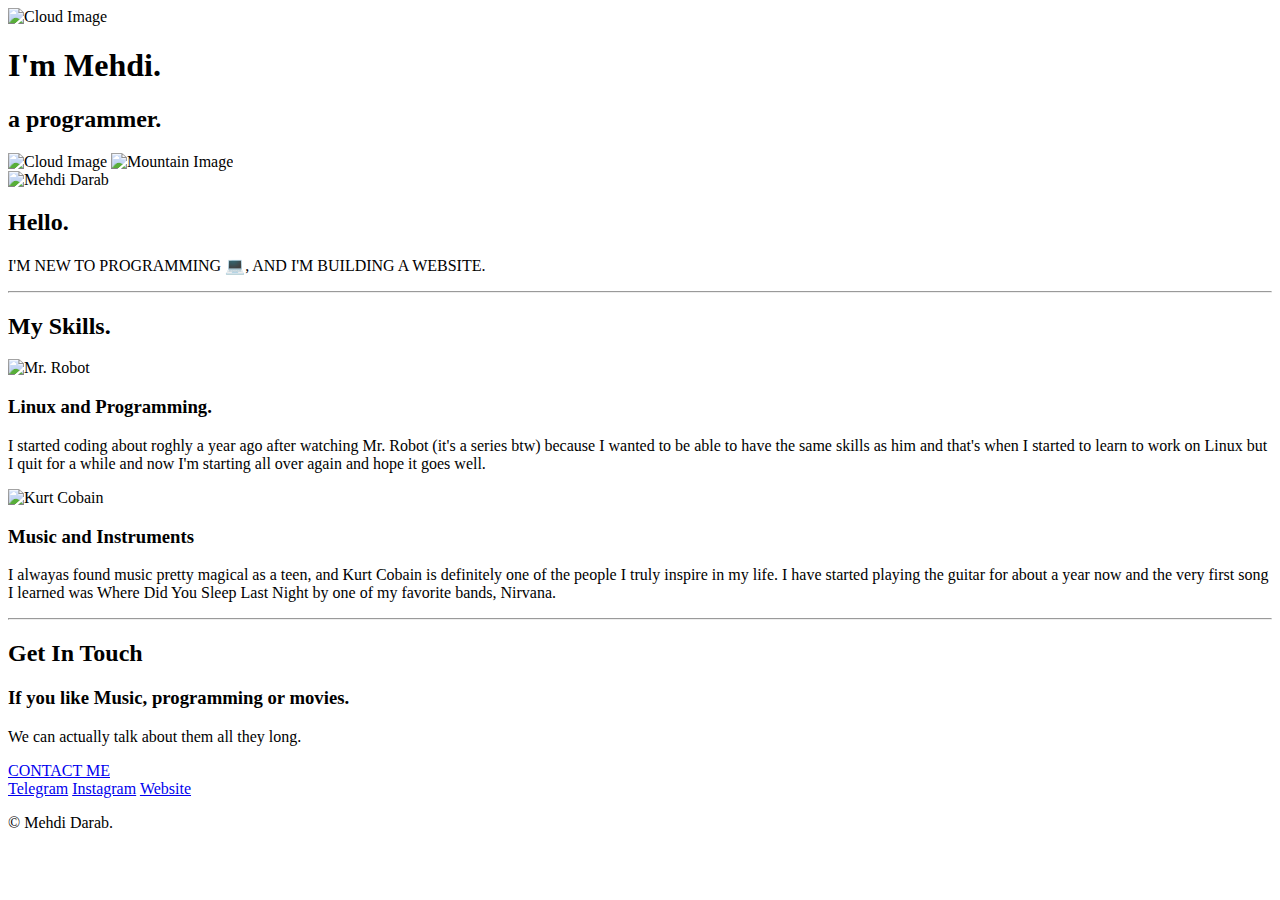
==== index.html @ 365fee44 "Add files via upload" ====
<!DOCTYPE html>
<html lang="en" dir="ltr">
  <head>
    <meta charset="utf-8">
    <title>Mehdi Darab</title>
    <link rel="stylesheet" href="css\styles.css">
    <link rel="icon" href="favicon.ico">
    <link rel="preconnect" href="https://fonts.googleapis.com">
    <link rel="preconnect" href="https://fonts.gstatic.com" crossorigin><link href="https://fonts.googleapis.com/css2?family=Merriweather&family=Montserrat&family=Sacramento&display=swap" rel="stylesheet">
  </head>
  <body>
  <div class="top-container">
    <img class="top-cloud" src="Images/cloud.png" alt="Cloud Image">
    <h1>I'm Mehdi.</h1>
    <h2>a <span class="pro">pro</span>grammer.</h2>
    <img class="bottom-cloud" src="Images/cloud.png" alt="Cloud Image">
    <img src="Images/mountain.png" alt="Mountain Image">
  </div>

    <div class="middle-container">
      <div class="profile">
        <img class="mehdi"src="Images/mehdi.png" alt="Mehdi Darab">
        <h2>Hello.</h2>
        <p class="intro">I'M NEW TO PROGRAMMING 💻, AND I'M BUILDING A WEBSITE.</p>
      </div>
      <hr>
      <div class="skills">
        <h2>My Skills.</h2>
        <div class="skill-row">
          <img class="robot" src="Images/robot.gif" alt="Mr. Robot">
          <h3>Linux and Programming.</h3>
          <p class="robot-skill-description">I started coding about roghly a year ago after watching Mr. Robot (it's a series btw) because I wanted to be able to have the same skills as him and that's when I started to learn to work on Linux but I quit for a while and now I'm starting all over again and hope it goes well.</p>

        </div>
        <div class="skill-row">
          <img class="kurt" src="Images/kurt.png" alt="Kurt Cobain">
          <h3>Music and Instruments</h3>
          <p class="kurt-skill-description">I alwayas found music pretty magical as a teen, and Kurt Cobain is definitely one of the people I truly inspire in my life. I have started playing the guitar for about a year now and the very first song I learned was Where Did You Sleep Last Night by one of my favorite bands, Nirvana.</p>
        </div>
      </div>
        <hr>
      <div class="contact-me">
        <h2>Get In Touch</h2>
        <h3 class="">If you like Music, programming or movies.</h3>
        <p class="deca">We can actually talk about them all they long.</p>
        <a class="btn" href="mailto:mhdidrb@gmail.com">CONTACT ME</a>
      </div>
    </div>


    <div class="bottom-container">
      <a class="footer-link" href="https://www.t.me/">Telegram</a>
      <a class="footer-link" href="https://Instagram.com/mhdi_darab">Instagram</a>
      <a class="footer-link" href="https:/idk.com">Website</a>
      <p class="copyright">© Mehdi Darab.</p>
    </div>

  </body>
</html>
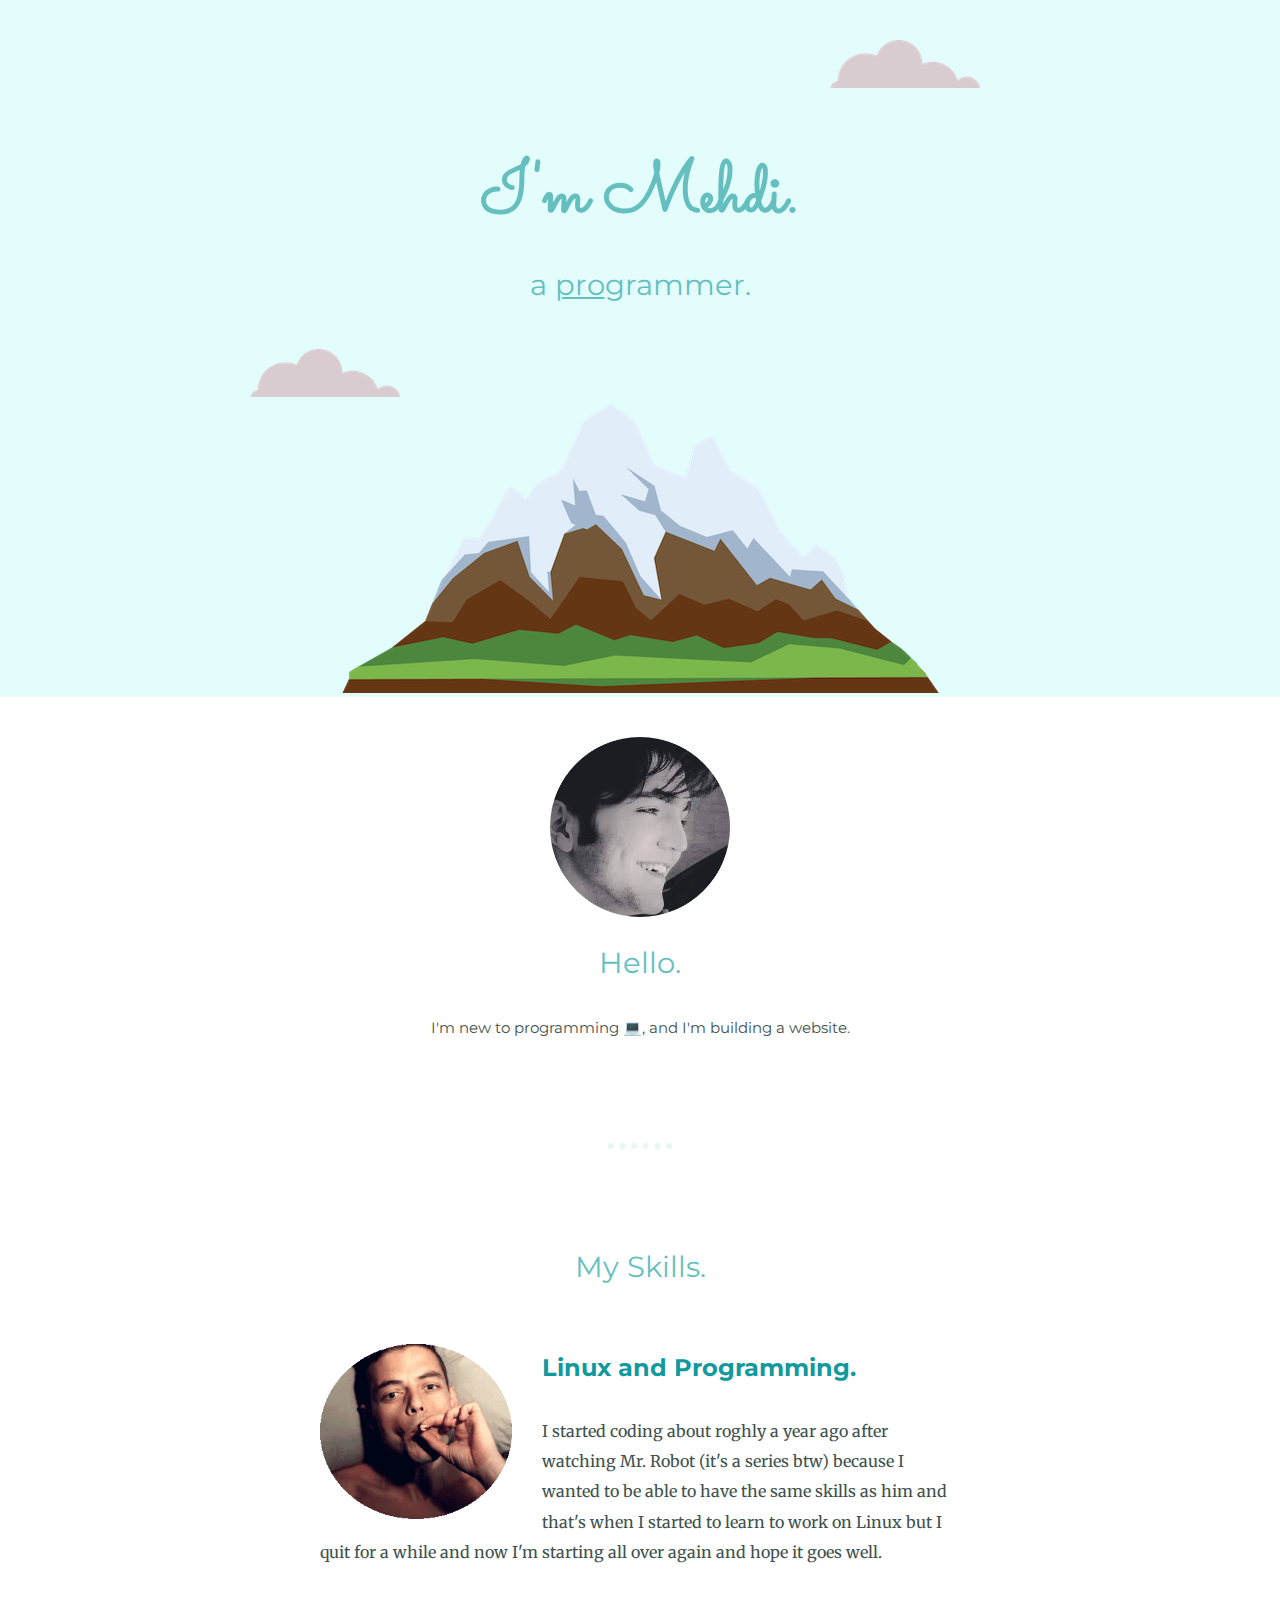
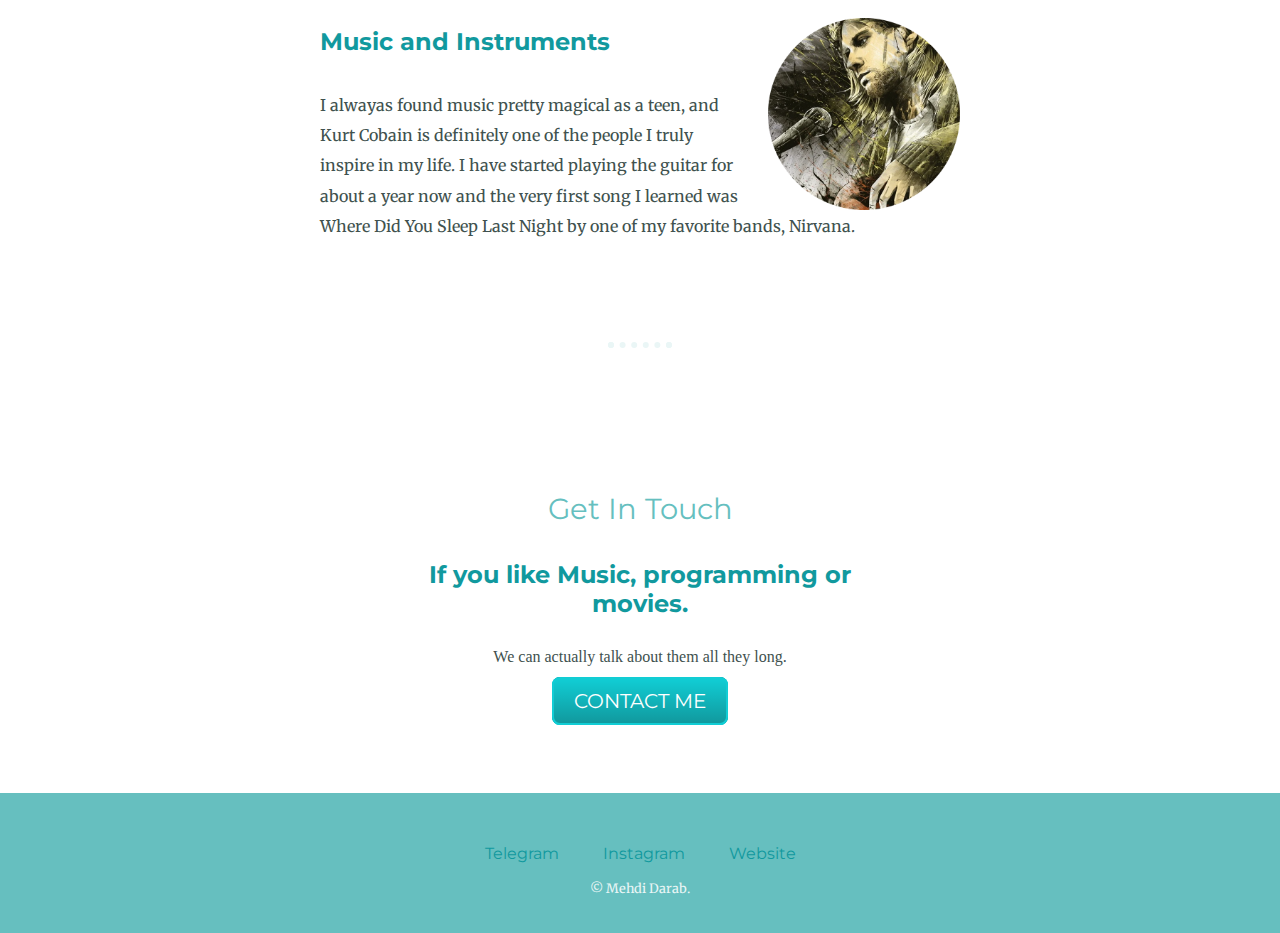
==== commit 5a721f06: "Update index.html" ====
--- a/index.html
+++ b/index.html
@@ -21,7 +21,7 @@
       <div class="profile">
         <img class="mehdi"src="Images/mehdi.png" alt="Mehdi Darab">
         <h2>Hello.</h2>
-        <p class="intro">I'M NEW TO PROGRAMMING 💻, AND I'M BUILDING A WEBSITE.</p>
+        <p class="intro">I'm new to programming 💻, and I'm building a website.</p>
       </div>
       <hr>
       <div class="skills">
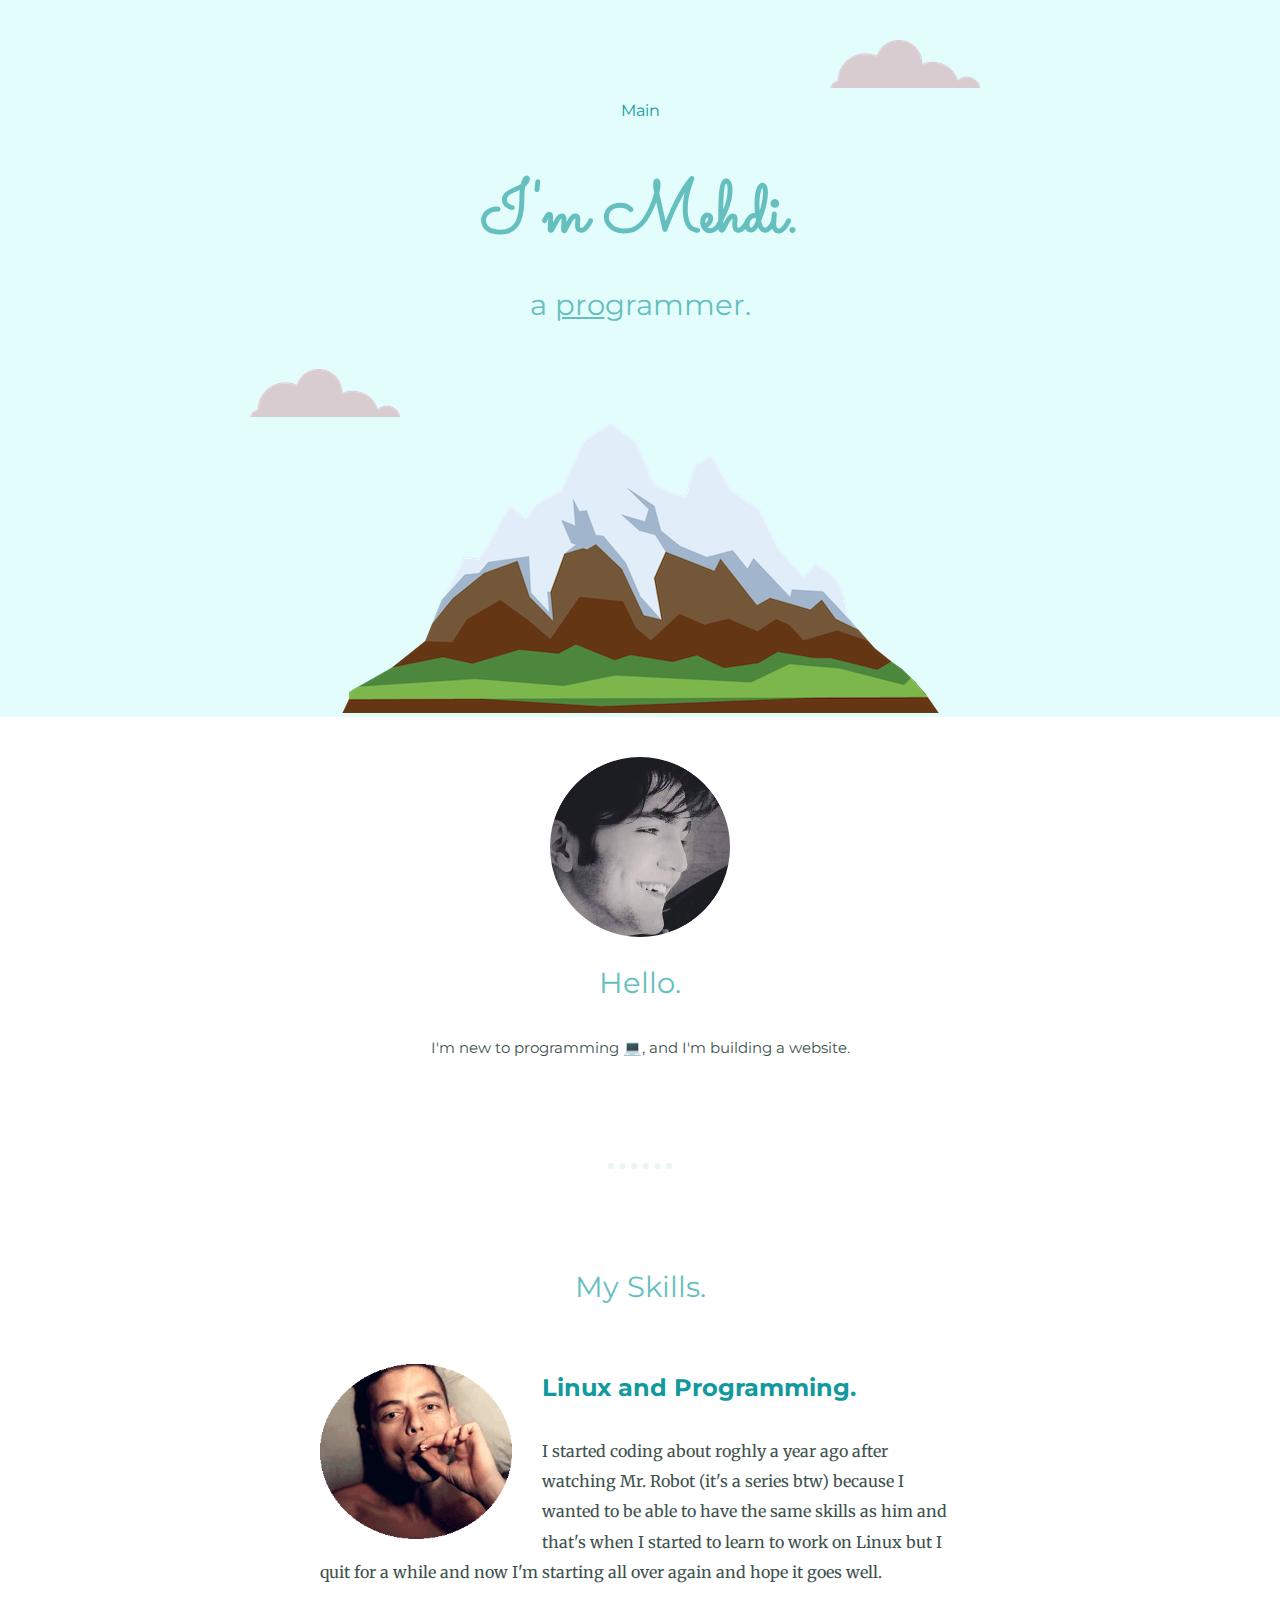
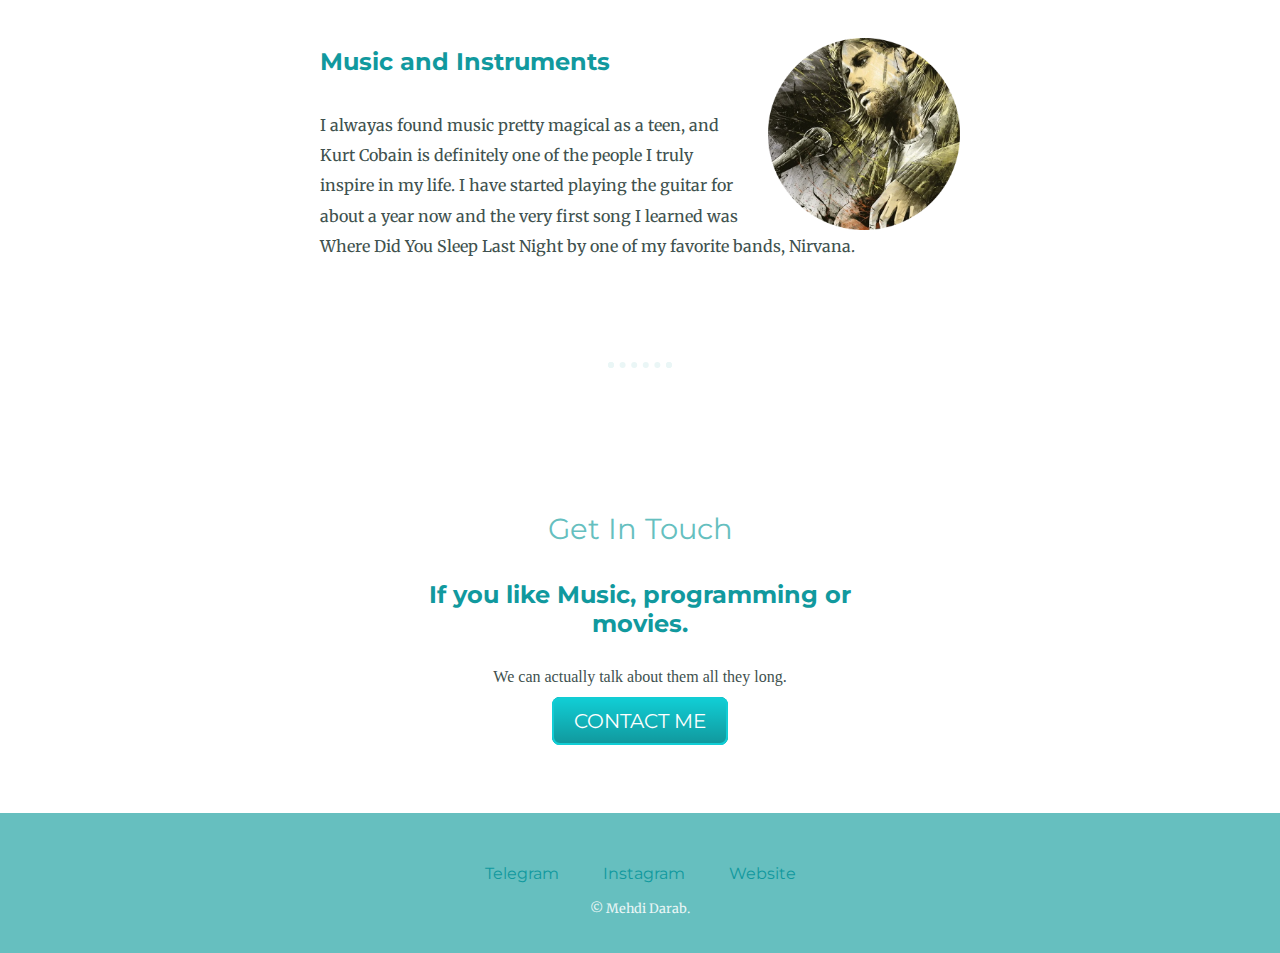
==== commit 42561dd3: "Update index.html" ====
--- a/index.html
+++ b/index.html
@@ -10,6 +10,7 @@
   </head>
   <body>
   <div class="top-container">
+    <a class="main-link" href="index.html">Main</a>
     <img class="top-cloud" src="Images/cloud.png" alt="Cloud Image">
     <h1>I'm Mehdi.</h1>
     <h2>a <span class="pro">pro</span>grammer.</h2>
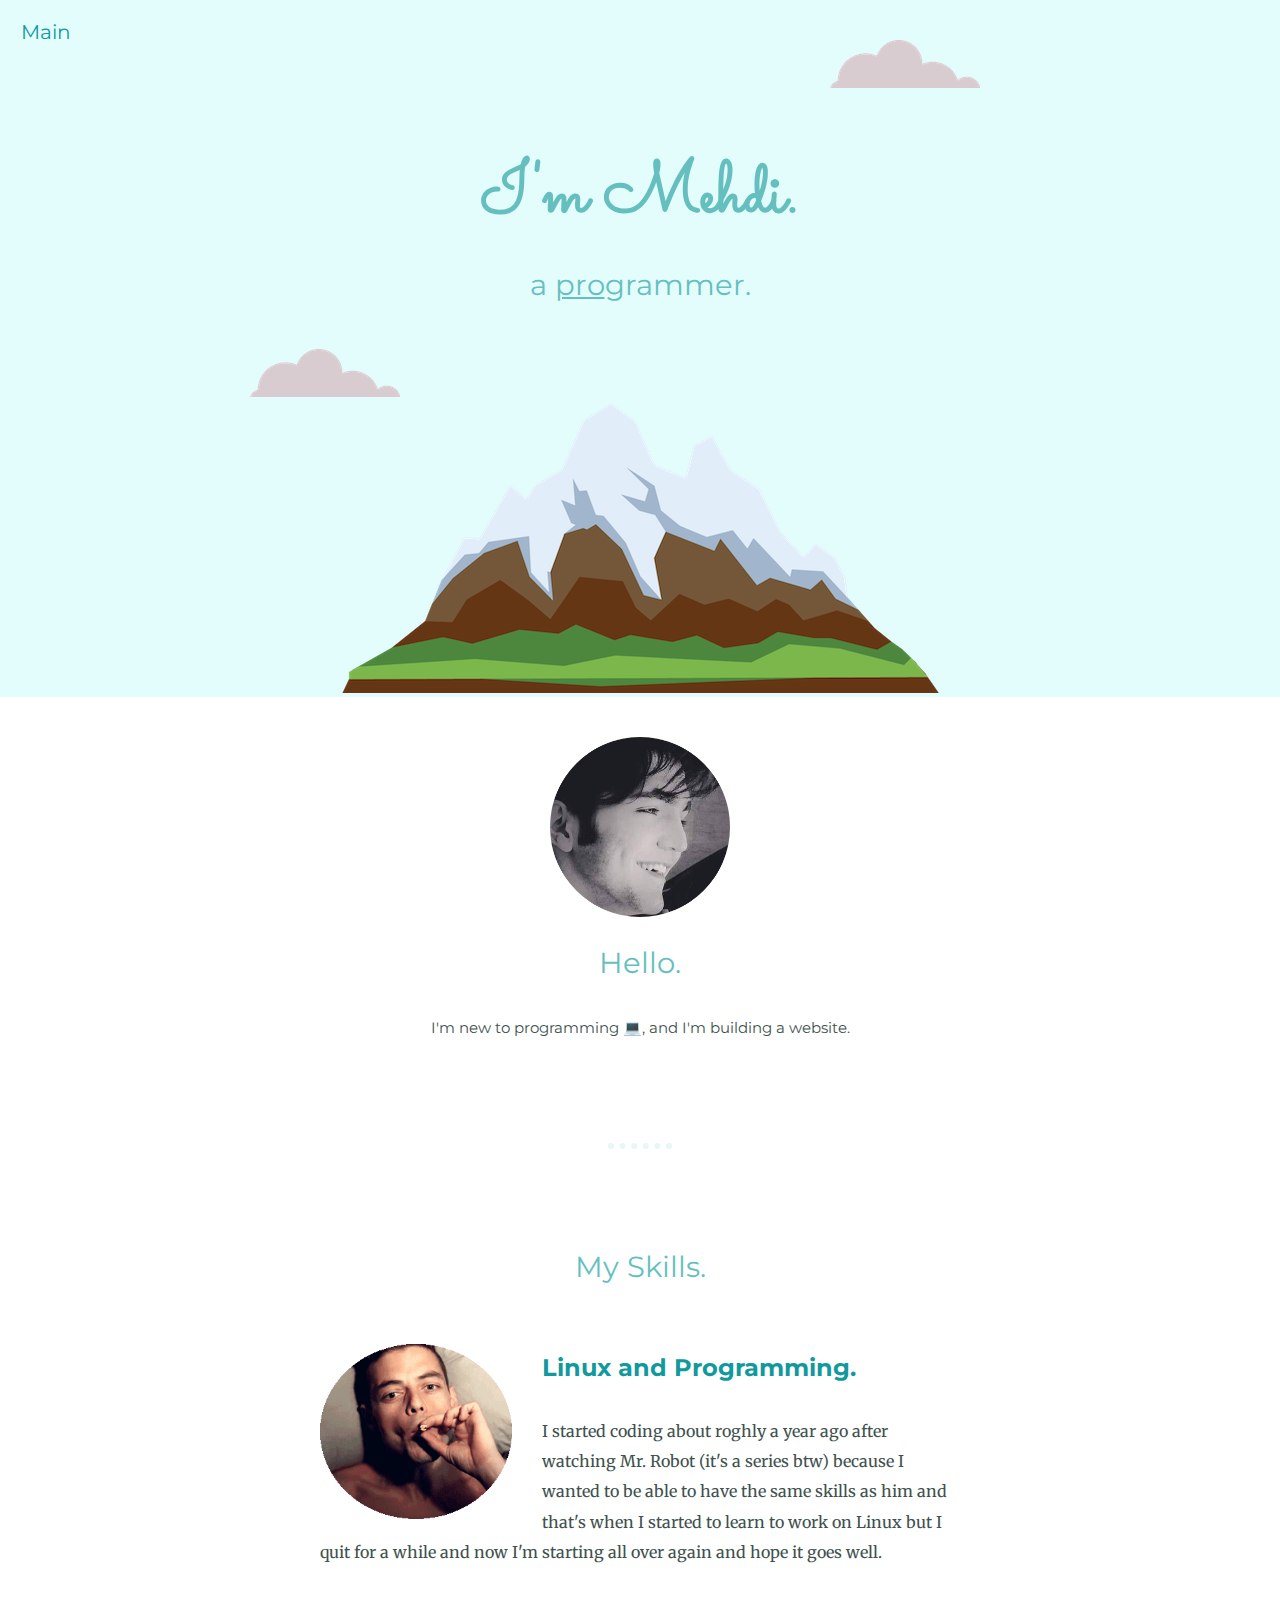
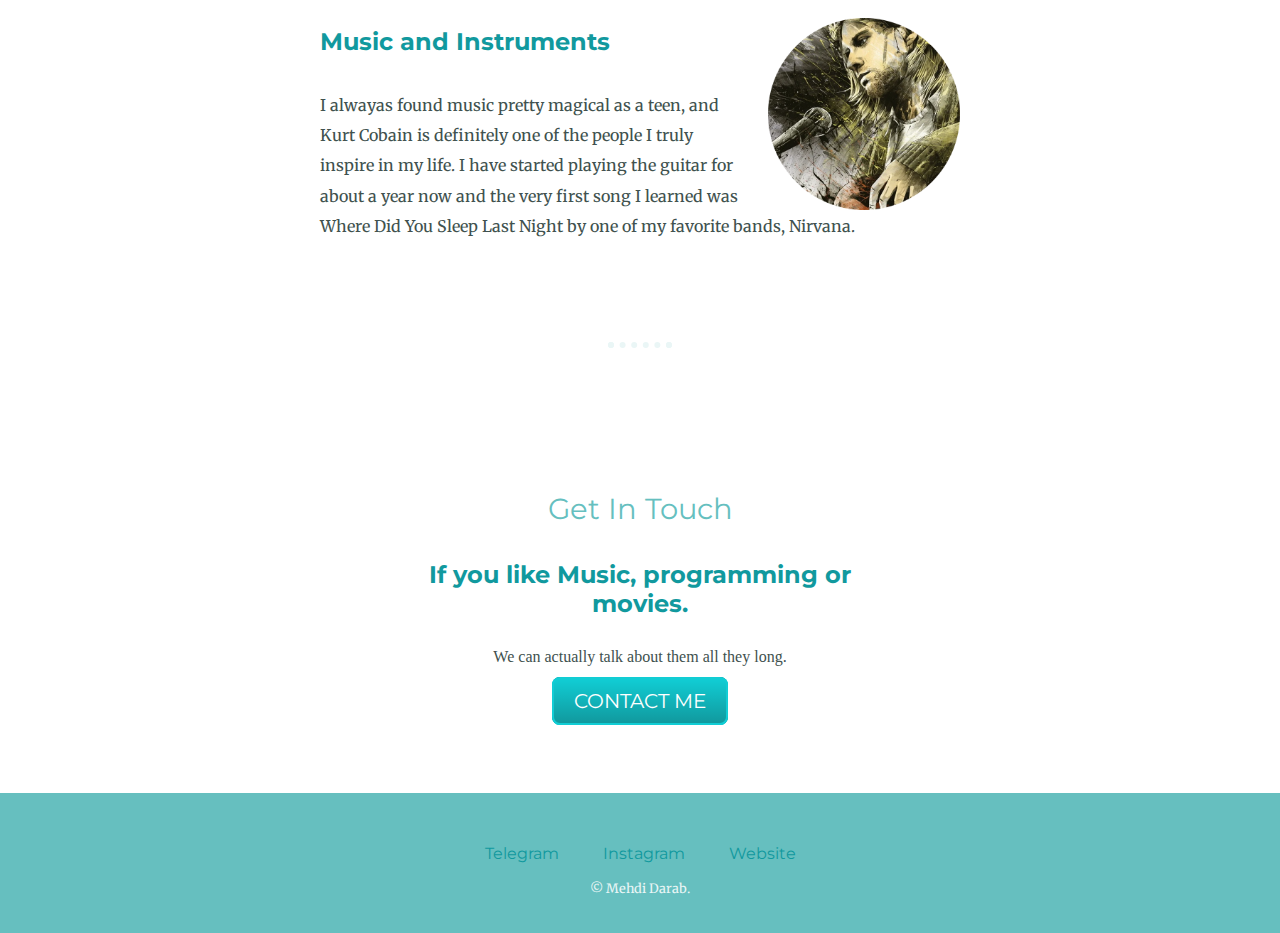
==== commit 8c01b084: "Update index.html" ====
--- a/index.html
+++ b/index.html
@@ -50,9 +50,9 @@
 
 
     <div class="bottom-container">
-      <a class="footer-link" href="https://www.t.me/">Telegram</a>
+      <a class="footer-link" href="https://www.t.me/TellerIDS">Telegram</a>
       <a class="footer-link" href="https://Instagram.com/mhdi_darab">Instagram</a>
-      <a class="footer-link" href="https:/idk.com">Website</a>
+      <a class="footer-link" href="https://vagoth.github.io/website/index.html">Website</a>
       <p class="copyright">© Mehdi Darab.</p>
     </div>
 
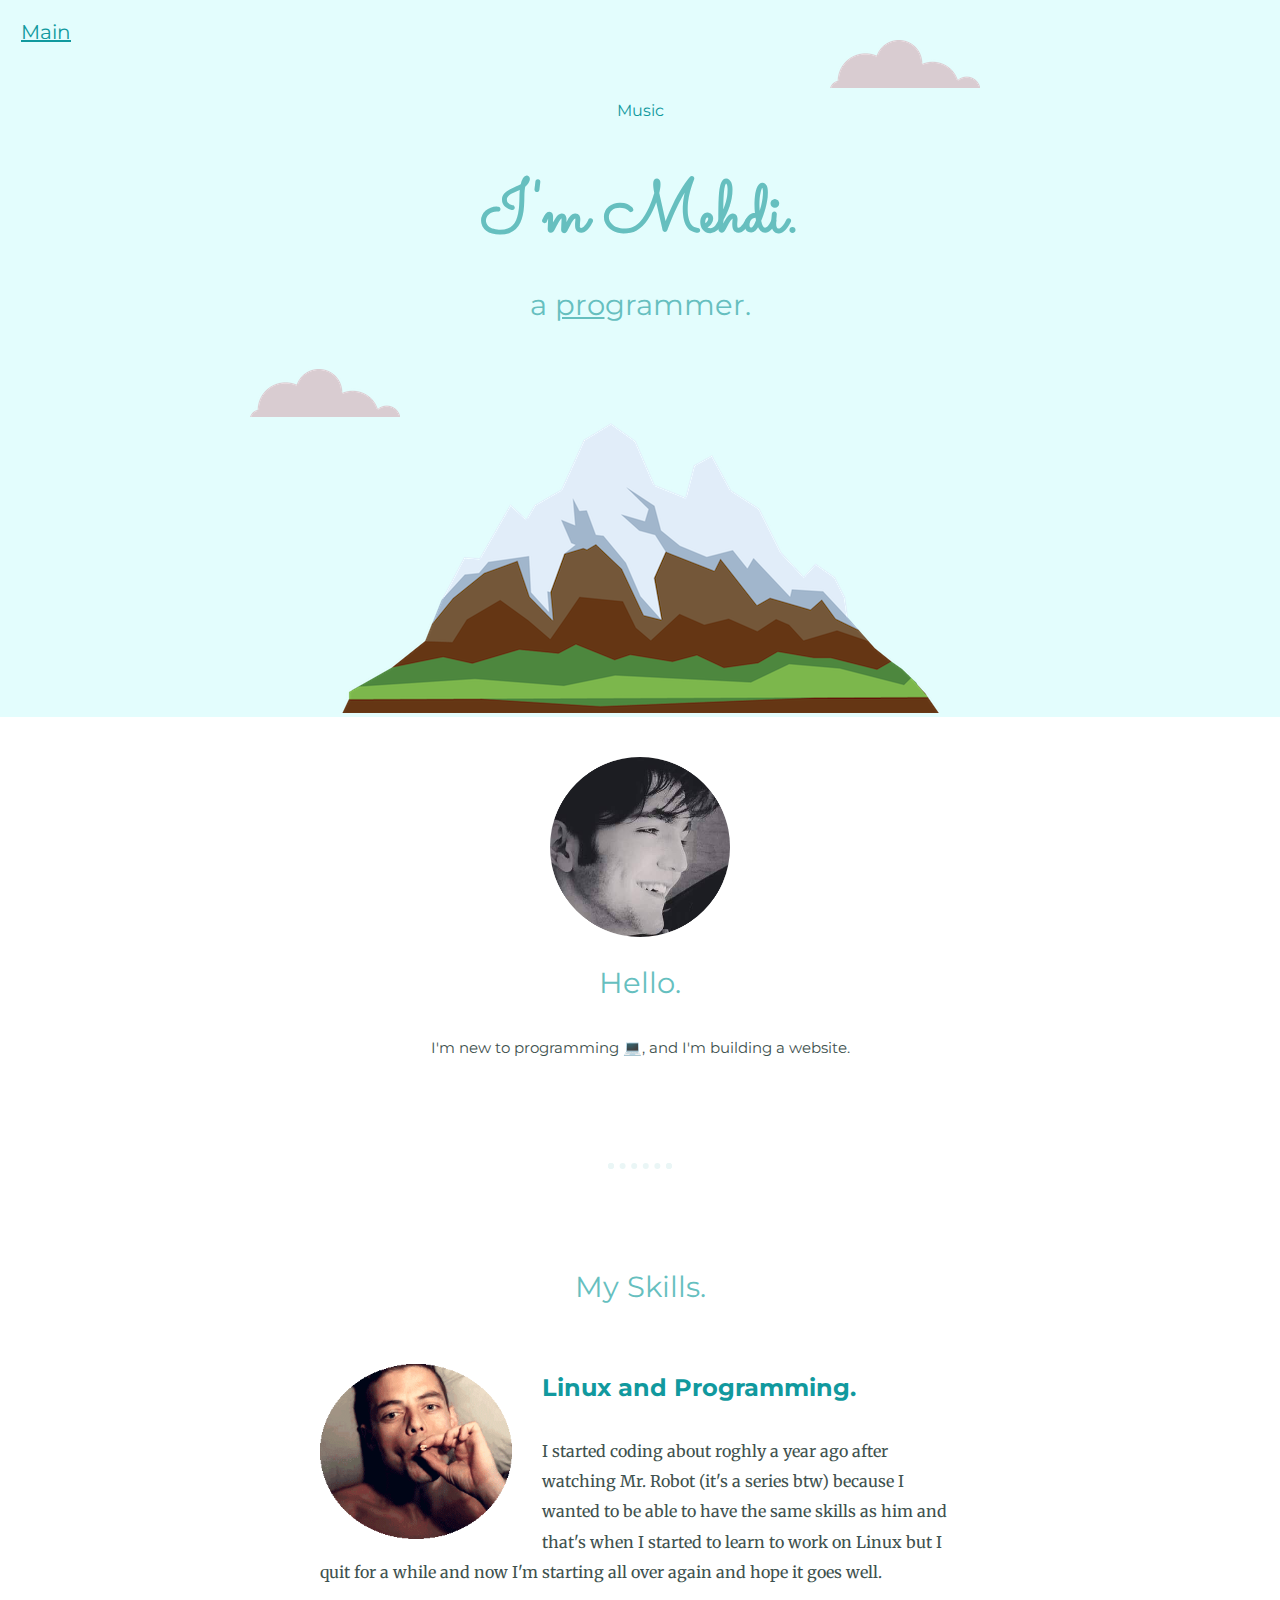
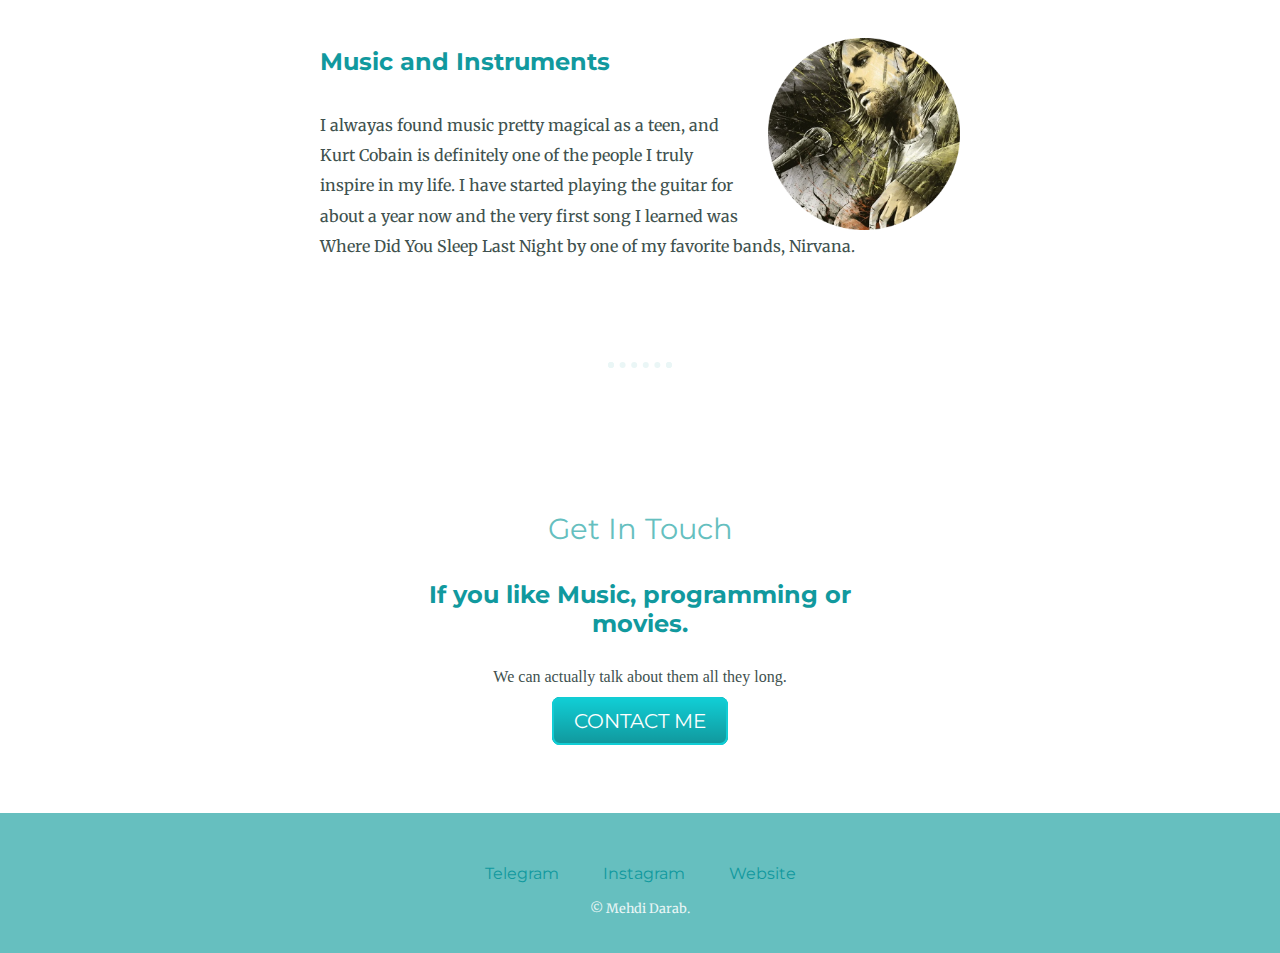
==== commit bcc9ba71: "Update index.html" ====
--- a/index.html
+++ b/index.html
@@ -11,6 +11,7 @@
   <body>
   <div class="top-container">
     <a class="main-link" href="index.html">Main</a>
+    <a class="music-link" href="music.html">Music</a>
     <img class="top-cloud" src="Images/cloud.png" alt="Cloud Image">
     <h1>I'm Mehdi.</h1>
     <h2>a <span class="pro">pro</span>grammer.</h2>
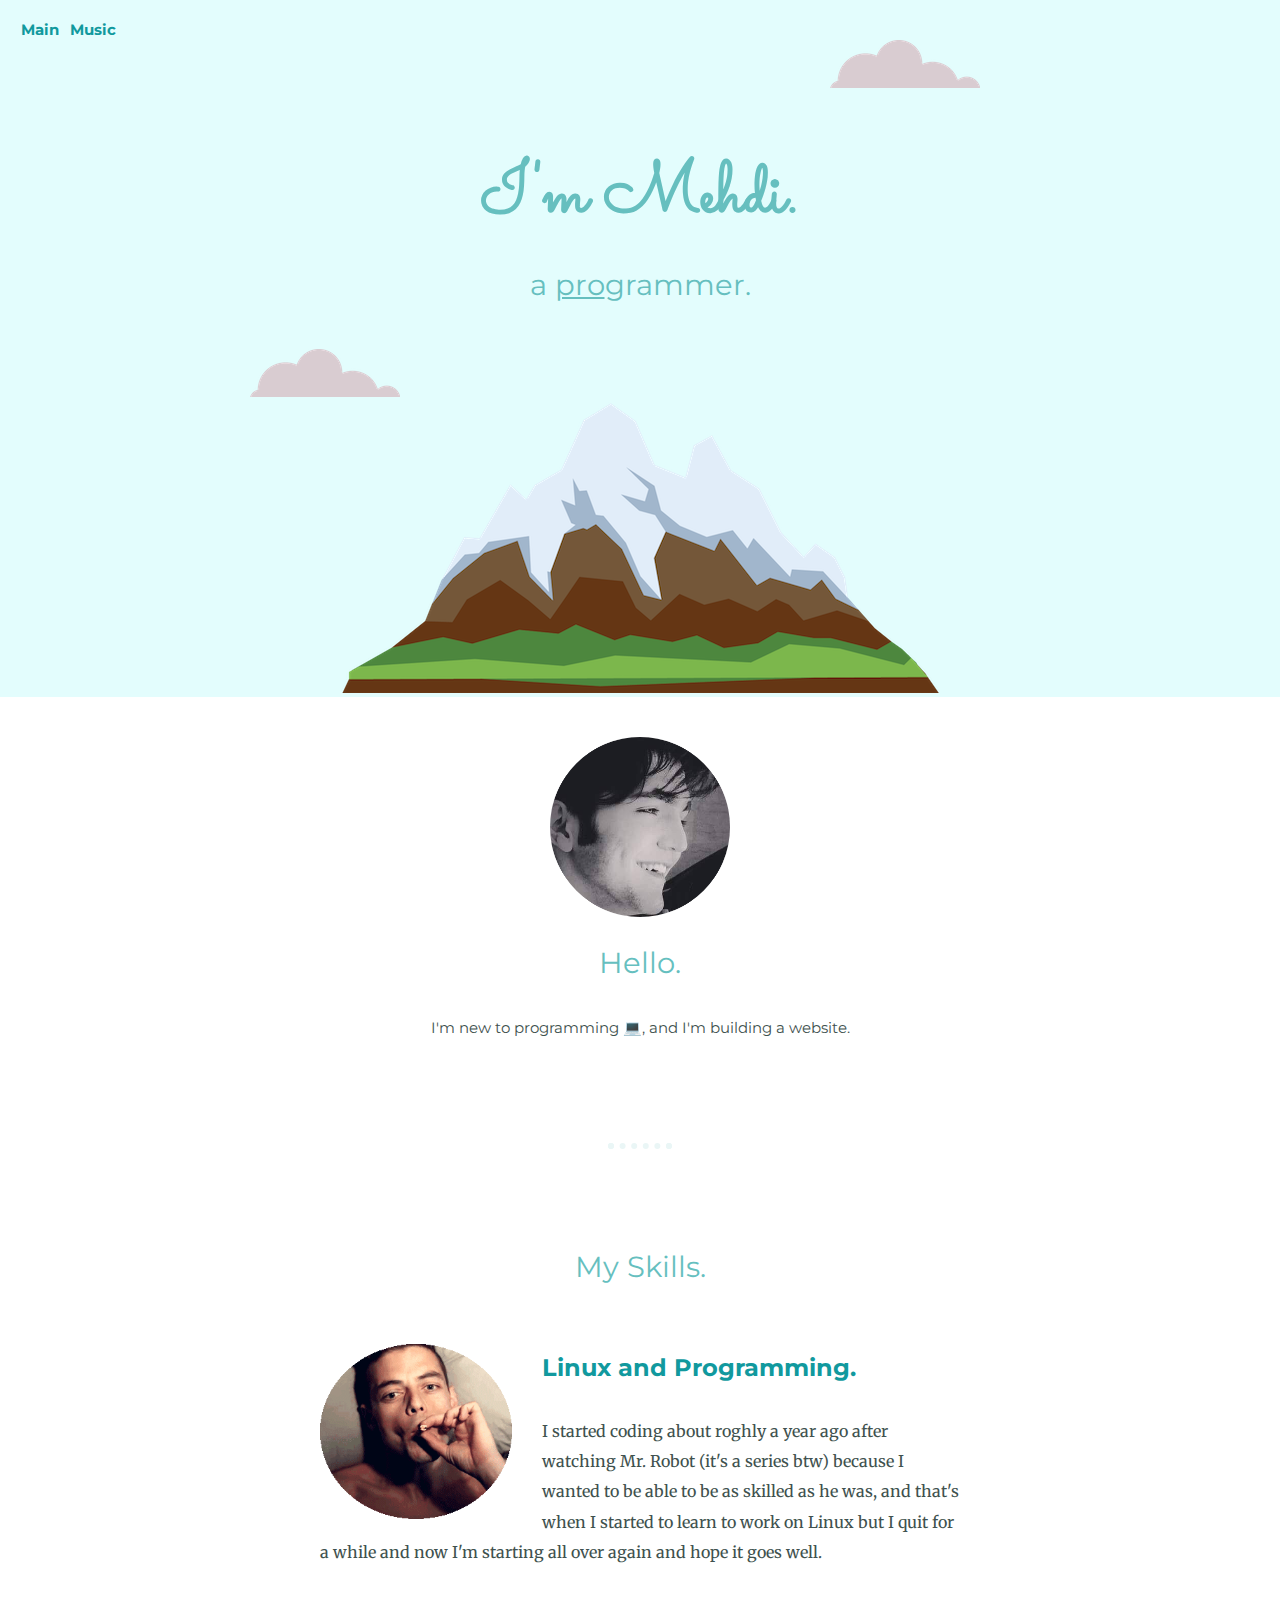
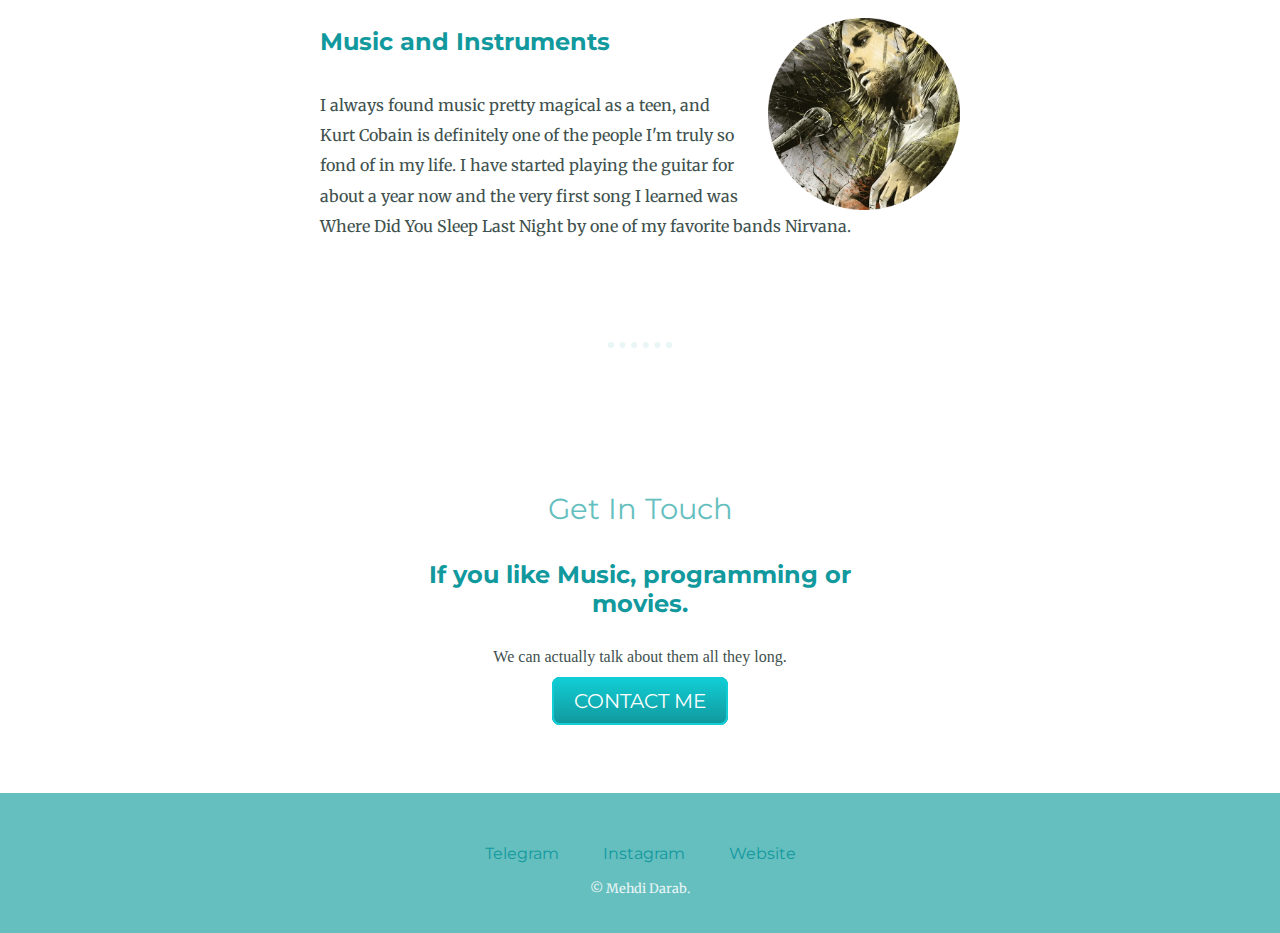
==== commit b25c98ef: "Update index.html" ====
--- a/index.html
+++ b/index.html
@@ -31,13 +31,14 @@
         <div class="skill-row">
           <img class="robot" src="Images/robot.gif" alt="Mr. Robot">
           <h3>Linux and Programming.</h3>
-          <p class="robot-skill-description">I started coding about roghly a year ago after watching Mr. Robot (it's a series btw) because I wanted to be able to have the same skills as him and that's when I started to learn to work on Linux but I quit for a while and now I'm starting all over again and hope it goes well.</p>
+          <p class="robot-skill-description">I started coding about roghly a year ago after watching Mr. Robot (it's a series btw) because I wanted to be able to be as skilled as he was, and that's when I started to learn to work on Linux but I quit for a while and now I'm starting all over again and hope it goes well.</p>
 
         </div>
         <div class="skill-row">
           <img class="kurt" src="Images/kurt.png" alt="Kurt Cobain">
           <h3>Music and Instruments</h3>
-          <p class="kurt-skill-description">I alwayas found music pretty magical as a teen, and Kurt Cobain is definitely one of the people I truly inspire in my life. I have started playing the guitar for about a year now and the very first song I learned was Where Did You Sleep Last Night by one of my favorite bands, Nirvana.</p>
+          <p class="kurt-skill-description">I always found music pretty magical as a teen, and Kurt Cobain is definitely one of the people I'm
+truly so fond of in my life. I have started playing the guitar for about a year now and the very first song I learned was Where Did You Sleep Last Night by one of my favorite bands Nirvana.</p>
         </div>
       </div>
         <hr>
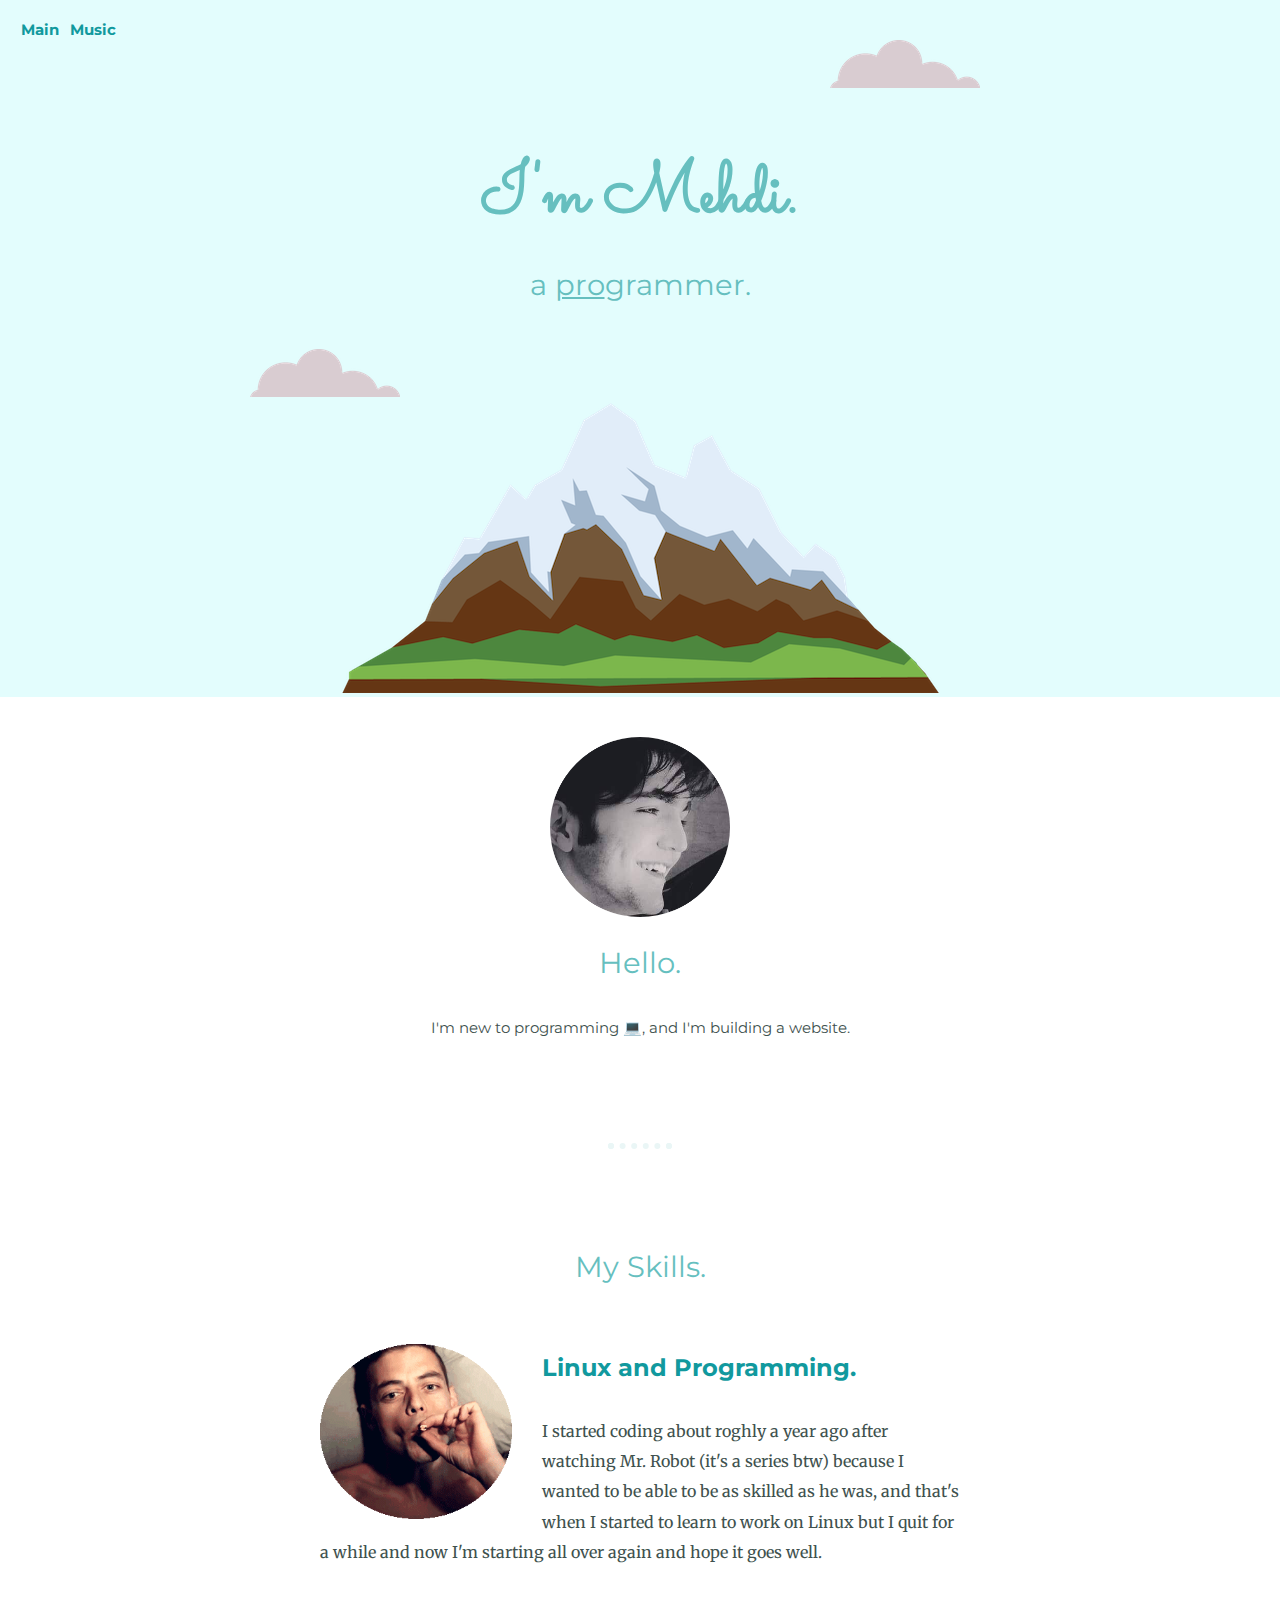
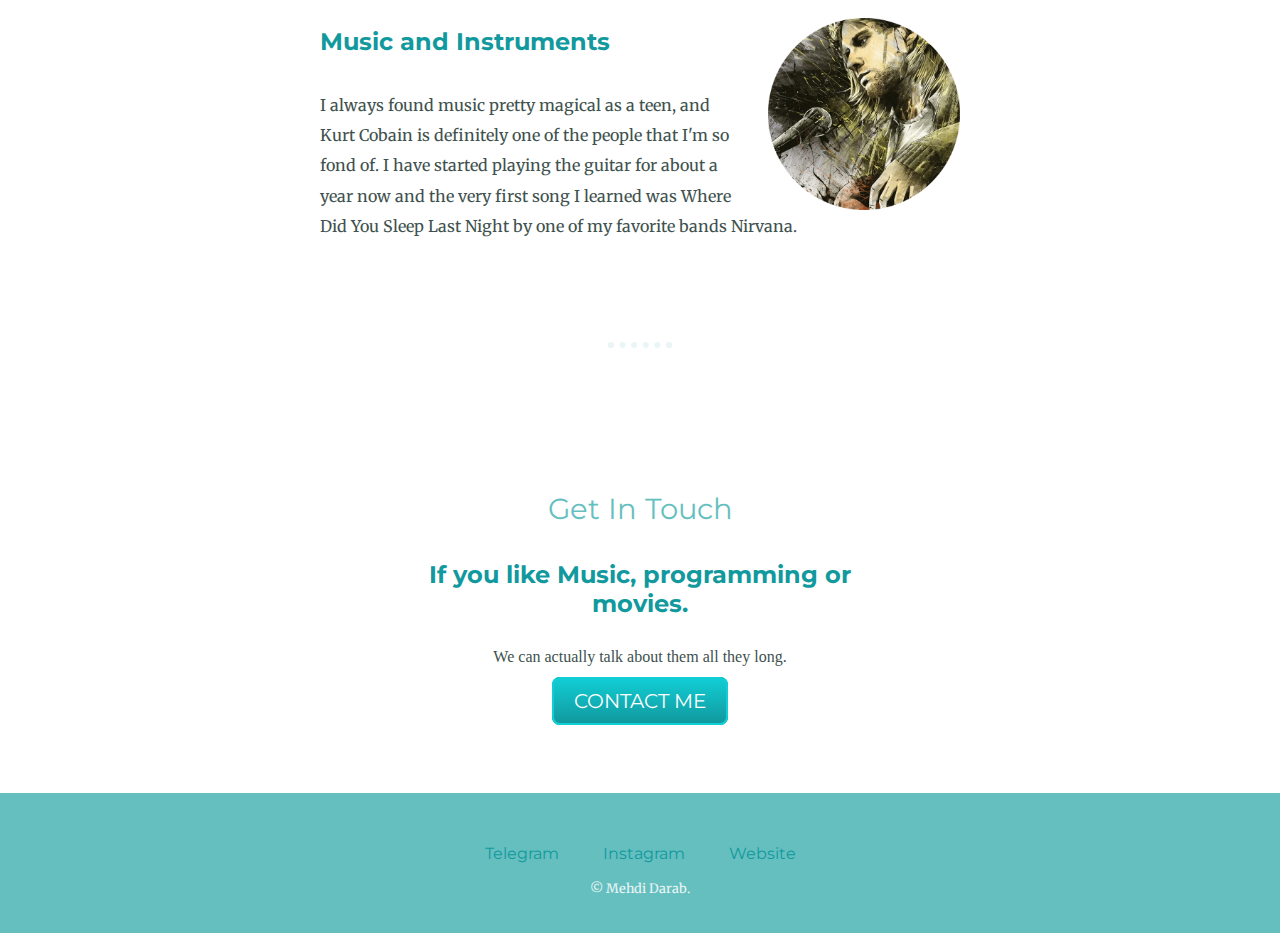
==== commit 2a85d0de: "Update index.html" ====
--- a/index.html
+++ b/index.html
@@ -37,8 +37,7 @@
         <div class="skill-row">
           <img class="kurt" src="Images/kurt.png" alt="Kurt Cobain">
           <h3>Music and Instruments</h3>
-          <p class="kurt-skill-description">I always found music pretty magical as a teen, and Kurt Cobain is definitely one of the people I'm
-truly so fond of in my life. I have started playing the guitar for about a year now and the very first song I learned was Where Did You Sleep Last Night by one of my favorite bands Nirvana.</p>
+          <p class="kurt-skill-description">I always found music pretty magical as a teen, and Kurt Cobain is definitely one of the people that I'm so fond of. I have started playing the guitar for about a year now and the very first song I learned was Where Did You Sleep Last Night by one of my favorite bands Nirvana.</p>
         </div>
       </div>
         <hr>
